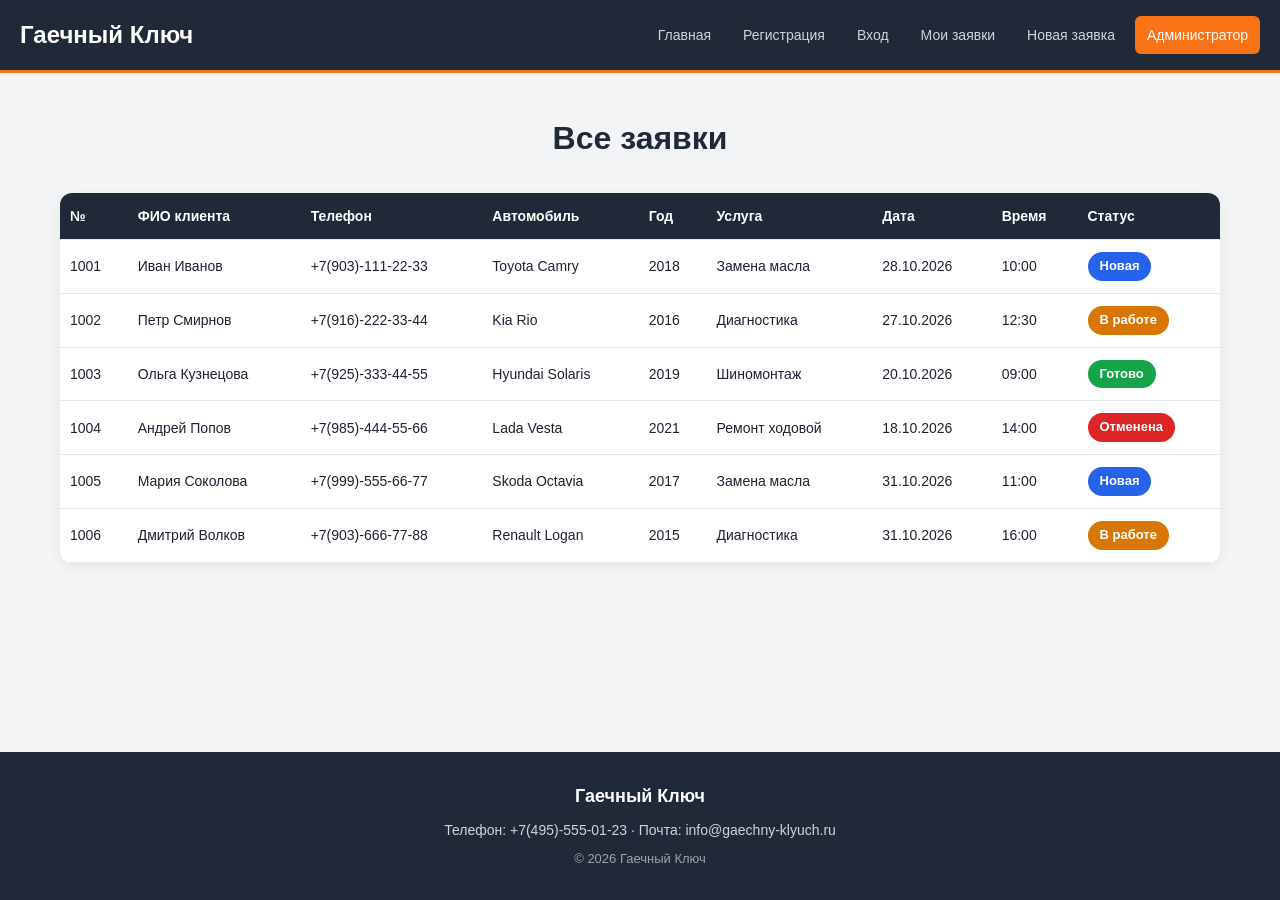
==== admin.html @ 510049b3 "Добавил таблицу заявок" ====
<!DOCTYPE html>
<html lang="ru">
<head>
    <meta charset="UTF-8">
    <meta name="viewport" content="width=device-width, initial-scale=1.0">
    <title>Администратор | Гаечный Ключ</title>
    <link rel="stylesheet" href="css/style.css">
</head>
<body>
    <header class="header">
        <a class="header__logo" href="index.html">Гаечный Ключ</a>
        <nav class="header__nav">
            <a class="header__link" href="index.html">Главная</a>
            <a class="header__link" href="register.html">Регистрация</a>
            <a class="header__link" href="login.html">Вход</a>
            <a class="header__link" href="orders.html">Мои заявки</a>
            <a class="header__link" href="create.html">Новая заявка</a>
            <a class="header__link header__link--active" href="admin.html">Администратор</a>
        </nav>
    </header>

    <main class="main">
        <h1 class="page-title">Все заявки</h1>

        <div class="table-wrap">
            <table class="table">
                <thead>
                    <tr>
                        <th>№</th>
                        <th>ФИО клиента</th>
                        <th>Телефон</th>
                        <th>Автомобиль</th>
                        <th>Год</th>
                        <th>Услуга</th>
                        <th>Дата</th>
                        <th>Время</th>
                        <th>Статус</th>
                    </tr>
                </thead>
                <tbody>
                    <tr>
                        <td>1001</td><td>Иван Иванов</td><td>+7(903)-111-22-33</td><td>Toyota Camry</td><td>2018</td><td>Замена масла</td><td>28.10.2026</td><td>10:00</td>
                        <td><span class="status status--new">Новая</span></td>
                    </tr>
                    <tr>
                        <td>1002</td><td>Петр Смирнов</td><td>+7(916)-222-33-44</td><td>Kia Rio</td><td>2016</td><td>Диагностика</td><td>27.10.2026</td><td>12:30</td>
                        <td><span class="status status--work">В работе</span></td>
                    </tr>
                    <tr>
                        <td>1003</td><td>Ольга Кузнецова</td><td>+7(925)-333-44-55</td><td>Hyundai Solaris</td><td>2019</td><td>Шиномонтаж</td><td>20.10.2026</td><td>09:00</td>
                        <td><span class="status status--done">Готово</span></td>
                    </tr>
                    <tr>
                        <td>1004</td><td>Андрей Попов</td><td>+7(985)-444-55-66</td><td>Lada Vesta</td><td>2021</td><td>Ремонт ходовой</td><td>18.10.2026</td><td>14:00</td>
                        <td><span class="status status--cancel">Отменена</span></td>
                    </tr>
                    <tr>
                        <td>1005</td><td>Мария Соколова</td><td>+7(999)-555-66-77</td><td>Skoda Octavia</td><td>2017</td><td>Замена масла</td><td>31.10.2026</td><td>11:00</td>
                        <td><span class="status status--new">Новая</span></td>
                    </tr>
                    <tr>
                        <td>1006</td><td>Дмитрий Волков</td><td>+7(903)-666-77-88</td><td>Renault Logan</td><td>2015</td><td>Диагностика</td><td>31.10.2026</td><td>16:00</td>
                        <td><span class="status status--work">В работе</span></td>
                    </tr>
                </tbody>
            </table>
        </div>
    </main>

    <footer class="footer">
        <p class="footer__name">Гаечный Ключ</p>
        <p class="footer__text">Телефон: +7(495)-555-01-23 · Почта: info@gaechny-klyuch.ru</p>
        <p class="footer__year">© 2026 Гаечный Ключ</p>
    </footer>
</body>
</html>
---- css/style.css ----
:root {
    --color-main: #1f2937;
    --color-accent: #f97316;
    --color-text: #1c2230;
    --color-bg: #f3f4f6;
    --color-muted: #6b7280;
    --color-border: #e5e7eb;
}

/* Общее */

* {
    margin: 0;
    padding: 0;
    box-sizing: border-box;
}

body {
    font-family: Arial, sans-serif;
    font-size: 16px;
    line-height: 1.6;
    color: var(--color-text);
    background-color: var(--color-bg);
    min-height: 100vh;
    display: flex;
    flex-direction: column;
}

.main {
    flex: 1;
    width: 100%;
    max-width: 1200px;
    margin: 0 auto;
    padding: 40px 20px;
}

.page-title {
    font-size: 32px;
    color: var(--color-main);
    text-align: center;
    margin-bottom: 28px;
}

.section-title {
    font-size: 30px;
    color: var(--color-main);
    text-align: center;
    margin-bottom: 28px;
}

/* Шапка */

.header {
    background-color: var(--color-main);
    border-bottom: 3px solid var(--color-accent);
    padding: 16px 20px;
    display: flex;
    flex-wrap: wrap;
    justify-content: space-between;
    align-items: center;
    gap: 12px;
}

.header__logo {
    color: #ffffff;
    font-size: 24px;
    font-weight: bold;
    text-decoration: none;
}

.header__nav {
    display: flex;
    flex-wrap: wrap;
    gap: 8px;
}

.header__link {
    color: #d1d5db;
    text-decoration: none;
    padding: 8px 12px;
    border-radius: 6px;
    font-size: 14px;
    transition: background-color 0.2s, color 0.2s;
}

.header__link:hover {
    color: #ffffff;
    background-color: #374151;
}

.header__link--active {
    color: #ffffff;
    background-color: var(--color-accent);
}

/* Подвал */

.footer {
    background-color: var(--color-main);
    color: #d1d5db;
    padding: 30px 20px;
    text-align: center;
    font-size: 14px;
}

.footer__name {
    color: #ffffff;
    font-size: 18px;
    font-weight: bold;
    margin-bottom: 8px;
}

.footer__text {
    margin-bottom: 8px;
}

.footer__year {
    color: #9ca3af;
    font-size: 13px;
}

/* Кнопки */

.button {
    display: inline-block;
    padding: 12px 24px;
    background-color: var(--color-accent);
    color: #ffffff;
    border: none;
    border-radius: 8px;
    font-size: 16px;
    font-weight: bold;
    text-decoration: none;
    text-align: center;
    cursor: pointer;
    transition: background-color 0.2s;
}

.button:hover {
    background-color: #ea580c;
}

.button--wide {
    width: 100%;
}

.button--outline {
    background-color: transparent;
    border: 2px solid #ffffff;
}

.button--outline:hover {
    background-color: #ffffff;
    color: var(--color-main);
}

/* Формы */

.form {
    width: 100%;
    max-width: 480px;
    margin: 0 auto;
    background-color: #ffffff;
    padding: 32px;
    border-radius: 12px;
    box-shadow: 0 10px 25px rgba(0, 0, 0, 0.08);
    display: flex;
    flex-direction: column;
    gap: 18px;
}

.form__group {
    display: flex;
    flex-direction: column;
    gap: 6px;
}

.form__label {
    font-weight: bold;
    font-size: 15px;
    color: var(--color-main);
}

.form__input,
.form__select,
.form__textarea {
    width: 100%;
    padding: 12px 14px;
    border: 2px solid var(--color-border);
    border-radius: 8px;
    font-size: 16px;
    font-family: inherit;
    background-color: #ffffff;
}

.form__input:focus,
.form__select:focus,
.form__textarea:focus {
    outline: none;
    border-color: var(--color-accent);
}

.form__textarea {
    min-height: 100px;
    resize: vertical;
}

.form__hint {
    font-size: 13px;
    color: var(--color-muted);
}

.form__error {
    font-size: 14px;
    font-weight: bold;
    color: #dc2626;
}

.form__link {
    text-align: center;
    font-size: 14px;
    color: var(--color-muted);
}

.form__link a {
    color: var(--color-accent);
    font-weight: bold;
}

/* Статусы */

.status {
    display: inline-block;
    padding: 4px 12px;
    border-radius: 999px;
    font-size: 13px;
    font-weight: bold;
    color: #ffffff;
}

.status--new {
    background-color: #2563eb;
}

.status--work {
    background-color: #d97706;
}

.status--done {
    background-color: #16a34a;
}

.status--cancel {
    background-color: #dc2626;
}

/* Страница: Главная */

.hero {
    background: linear-gradient(135deg, #1f2937 0%, #111827 60%, #7c2d12 100%);
    color: #ffffff;
    border-radius: 16px;
    padding: 64px 40px;
    margin-bottom: 48px;
}

.hero__title {
    font-size: 48px;
    line-height: 1.1;
    margin-bottom: 12px;
}

.hero__slogan {
    font-size: 22px;
    font-weight: bold;
    color: var(--color-accent);
    margin-bottom: 16px;
}

.hero__text {
    font-size: 17px;
    color: #d1d5db;
    max-width: 600px;
    margin-bottom: 28px;
}

.hero__buttons {
    display: flex;
    flex-wrap: wrap;
    gap: 12px;
}

.cards {
    display: flex;
    flex-wrap: wrap;
    gap: 24px;
    margin-bottom: 48px;
}

.service-card {
    flex: 1 1 240px;
    background-color: #ffffff;
    border-radius: 12px;
    padding: 28px;
    border-top: 4px solid var(--color-accent);
    box-shadow: 0 4px 14px rgba(0, 0, 0, 0.06);
    transition: transform 0.2s;
}

.service-card:hover {
    transform: translateY(-4px);
}

.service-card__title {
    font-size: 20px;
    color: var(--color-main);
    margin-bottom: 10px;
}

.service-card__text {
    color: var(--color-muted);
}

.step {
    flex: 1 1 240px;
    background-color: #ffffff;
    border-radius: 12px;
    padding: 28px;
    text-align: center;
    box-shadow: 0 4px 14px rgba(0, 0, 0, 0.06);
}

.step__number {
    display: inline-flex;
    align-items: center;
    justify-content: center;
    width: 48px;
    height: 48px;
    border-radius: 50%;
    background-color: var(--color-accent);
    color: #ffffff;
    font-size: 22px;
    font-weight: bold;
    margin-bottom: 14px;
}

.step__title {
    font-size: 19px;
    color: var(--color-main);
    margin-bottom: 8px;
}

.step__text {
    color: var(--color-muted);
}

@media (max-width: 480px) {
    .hero {
        padding: 40px 20px;
    }

    .hero__title {
        font-size: 32px;
    }

    .hero__slogan {
        font-size: 18px;
    }
}

/* Страница: Регистрация */

.form--register {
    max-width: 520px;
}

@media (max-width: 480px) {
    .form--register {
        padding: 20px;
    }
}

/* Страница: Вход */

.login {
    max-width: 480px;
    margin: 0 auto;
}

.login__alert {
    margin-bottom: 16px;
    padding: 12px 14px;
    background-color: #fef2f2;
    border-left: 4px solid #dc2626;
    border-radius: 8px;
}

@media (max-width: 480px) {
    .login .form {
        padding: 20px;
    }
}

/* Страница: Мои заявки */

.orders__header {
    display: flex;
    flex-wrap: wrap;
    justify-content: space-between;
    align-items: center;
    gap: 16px;
    margin-bottom: 28px;
}

.orders__header .page-title {
    margin-bottom: 0;
    text-align: left;
}

.orders__list {
    display: flex;
    flex-wrap: wrap;
    gap: 24px;
}

.order-card {
    flex: 1 1 340px;
    background-color: #ffffff;
    border-radius: 12px;
    padding: 24px;
    box-shadow: 0 4px 14px rgba(0, 0, 0, 0.06);
    display: flex;
    flex-direction: column;
    gap: 14px;
}

.order-card__top {
    display: flex;
    justify-content: space-between;
    align-items: center;
    flex-wrap: wrap;
    gap: 10px;
}

.order-card__number {
    font-size: 18px;
    font-weight: bold;
    color: var(--color-main);
}

.order-card__list {
    list-style: none;
    display: flex;
    flex-direction: column;
    gap: 6px;
    font-size: 15px;
}

.order-card__cancel {
    padding: 10px 12px;
    background-color: #fef2f2;
    border-left: 4px solid #dc2626;
    border-radius: 8px;
    font-size: 14px;
    color: #991b1b;
}

@media (max-width: 480px) {
    .order-card {
        flex: 1 1 100%;
        padding: 20px;
    }
}

.review {
    display: flex;
    flex-direction: column;
    gap: 10px;
}

.review .button {
    align-self: flex-start;
}

/* Страница: Новая заявка */

.form--create {
    max-width: 560px;
}

.form__fieldset {
    border: none;
    display: flex;
    flex-direction: column;
    gap: 8px;
}

.form__legend {
    font-weight: bold;
    font-size: 15px;
    color: var(--color-main);
    margin-bottom: 6px;
}

.form__options {
    display: flex;
    flex-wrap: wrap;
    gap: 20px;
}

.form__option {
    display: flex;
    align-items: center;
    gap: 8px;
}

.form__option input {
    width: 18px;
    height: 18px;
    accent-color: var(--color-accent);
}

@media (max-width: 480px) {
    .form--create {
        padding: 20px;
    }
}

/* Страница: Панель администратора */

.table-wrap {
    overflow-x: auto;
    background-color: #ffffff;
    border-radius: 12px;
    box-shadow: 0 4px 14px rgba(0, 0, 0, 0.06);
}

.table {
    width: 100%;
    min-width: 900px;
    border-collapse: collapse;
    font-size: 14px;
}

.table th,
.table td {
    padding: 12px 10px;
    text-align: left;
    vertical-align: middle;
    border-bottom: 1px solid var(--color-border);
}

.table th {
    background-color: var(--color-main);
    color: #ffffff;
    white-space: nowrap;
}

.table tbody tr:hover {
    background-color: #fff7ed;
}
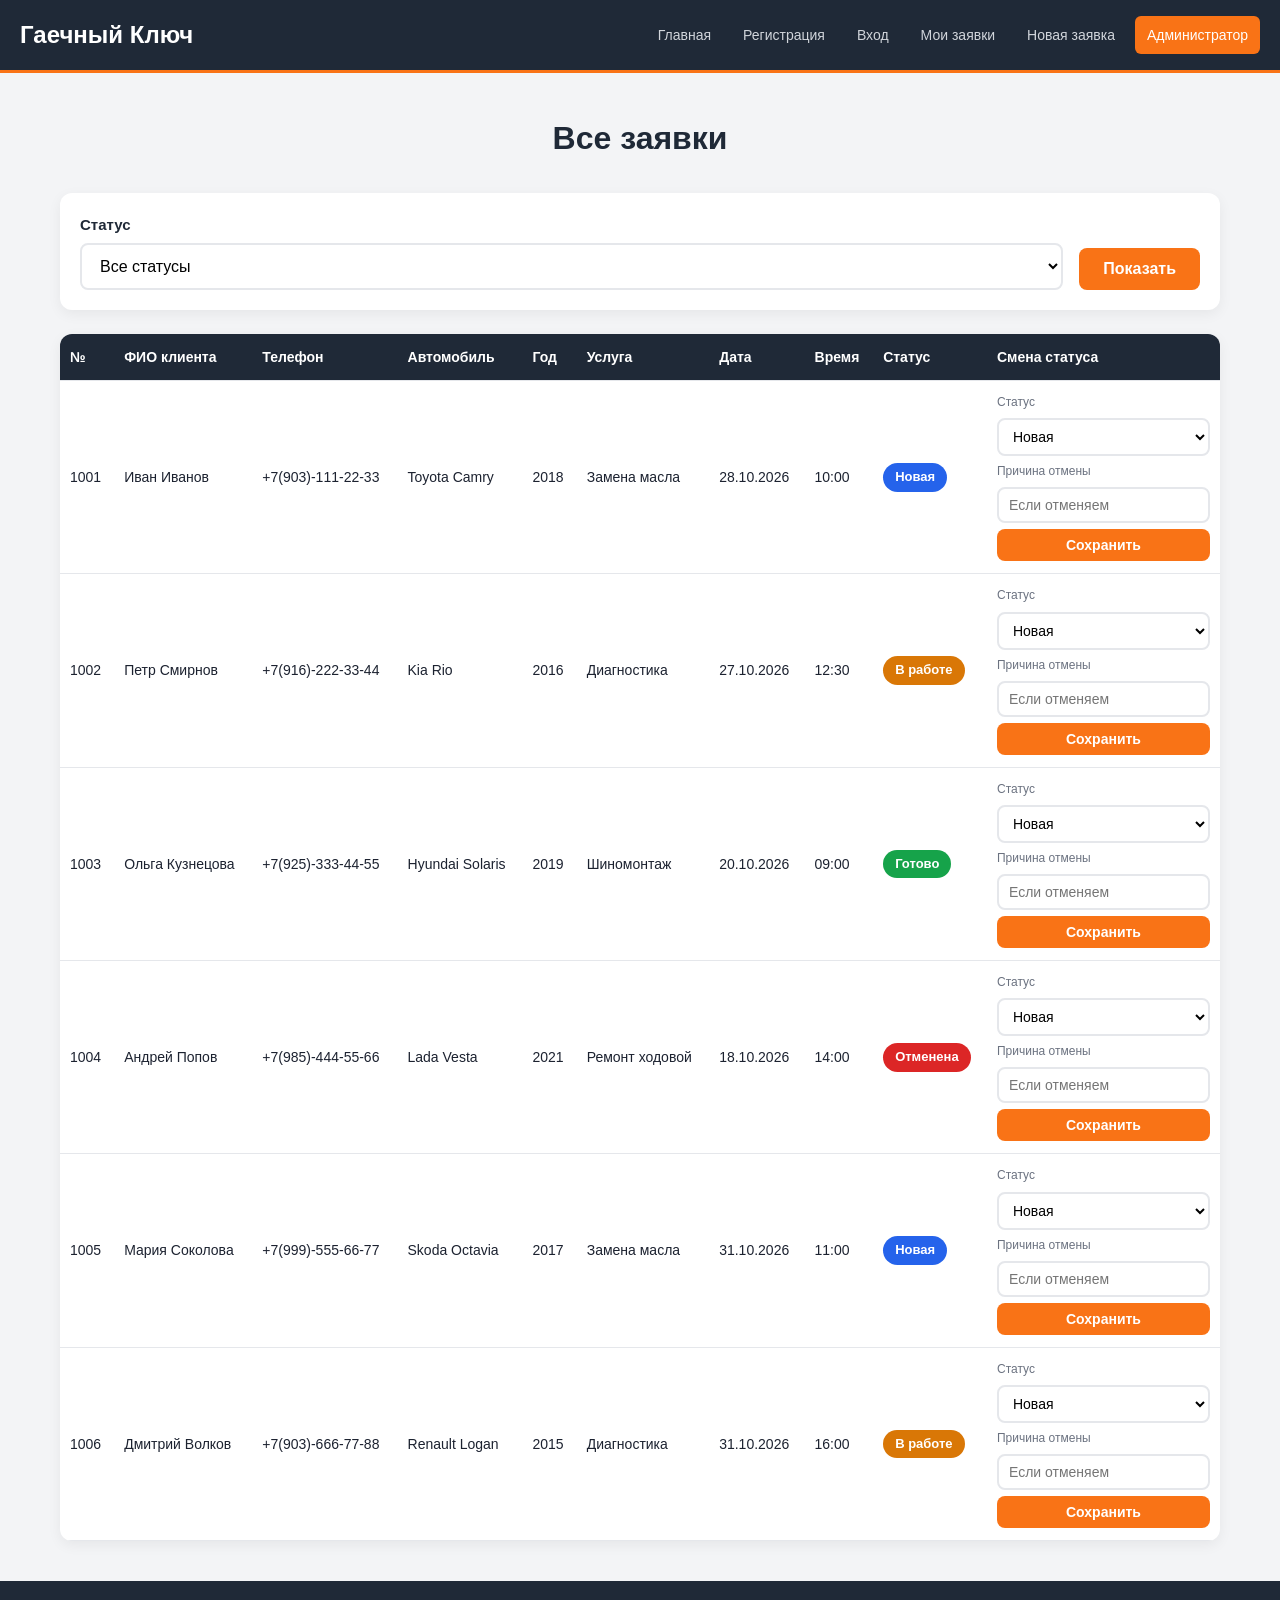
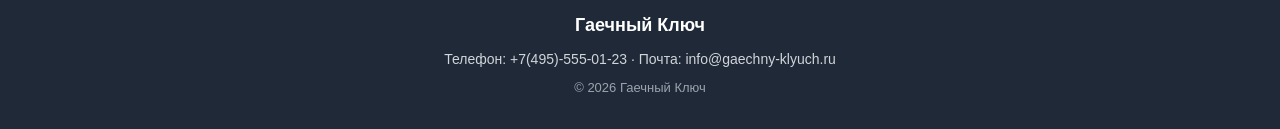
==== commit 3ca956be: "Добавил фильтр и смену статуса" ====
--- a/admin.html
+++ b/admin.html
@@ -1,11 +1,13 @@
 <!DOCTYPE html>
 <html lang="ru">
+
 <head>
     <meta charset="UTF-8">
     <meta name="viewport" content="width=device-width, initial-scale=1.0">
     <title>Администратор | Гаечный Ключ</title>
     <link rel="stylesheet" href="css/style.css">
 </head>
+
 <body>
     <header class="header">
         <a class="header__logo" href="index.html">Гаечный Ключ</a>
@@ -22,6 +24,19 @@
     <main class="main">
         <h1 class="page-title">Все заявки</h1>
 
+        <form class="admin-filter" method="get" action="">
+            <div class="form__group admin-filter__group">
+                <label class="form__label" for="filter-status">Статус</label>
+                <select class="form__select" id="filter-status" name="status">
+                    <option value="">Все статусы</option>
+                    <option value="new">Новая</option>
+                    <option value="work">В работе</option>
+                    <option value="done">Готово</option>
+                    <option value="cancel">Отменена</option>
+                </select>
+            </div>
+            <button class="button" type="submit">Показать</button>
+        </form>
         <div class="table-wrap">
             <table class="table">
                 <thead>
@@ -35,32 +50,165 @@
                         <th>Дата</th>
                         <th>Время</th>
                         <th>Статус</th>
+                        <th>Смена статуса</th>
                     </tr>
                 </thead>
                 <tbody>
                     <tr>
-                        <td>1001</td><td>Иван Иванов</td><td>+7(903)-111-22-33</td><td>Toyota Camry</td><td>2018</td><td>Замена масла</td><td>28.10.2026</td><td>10:00</td>
+                        <td>1001</td>
+                        <td>Иван Иванов</td>
+                        <td>+7(903)-111-22-33</td>
+                        <td>Toyota Camry</td>
+                        <td>2018</td>
+                        <td>Замена масла</td>
+                        <td>28.10.2026</td>
+                        <td>10:00</td>
                         <td><span class="status status--new">Новая</span></td>
-                    </tr>
-                    <tr>
-                        <td>1002</td><td>Петр Смирнов</td><td>+7(916)-222-33-44</td><td>Kia Rio</td><td>2016</td><td>Диагностика</td><td>27.10.2026</td><td>12:30</td>
+                        <td>
+                            <form class="table__form" method="post" action="">
+                                <label class="table__label" for="status-1001">Статус</label>
+                                <select class="form__select table__select" id="status-1001" name="status-1001">
+                                    <option value="new">Новая</option>
+                                    <option value="work">В работе</option>
+                                    <option value="done">Готово</option>
+                                    <option value="cancel">Отменена</option>
+                                </select>
+                                <label class="table__label" for="cancel-1001">Причина отмены</label>
+                                <input class="form__input table__input" type="text" id="cancel-1001" name="cancel-1001"
+                                    placeholder="Если отменяем">
+                                <button class="button table__button" type="submit">Сохранить</button>
+                            </form>
+                        </td>
+                    </tr>
+                    <tr>
+                        <td>1002</td>
+                        <td>Петр Смирнов</td>
+                        <td>+7(916)-222-33-44</td>
+                        <td>Kia Rio</td>
+                        <td>2016</td>
+                        <td>Диагностика</td>
+                        <td>27.10.2026</td>
+                        <td>12:30</td>
                         <td><span class="status status--work">В работе</span></td>
-                    </tr>
-                    <tr>
-                        <td>1003</td><td>Ольга Кузнецова</td><td>+7(925)-333-44-55</td><td>Hyundai Solaris</td><td>2019</td><td>Шиномонтаж</td><td>20.10.2026</td><td>09:00</td>
+                        <td>
+                            <form class="table__form" method="post" action="">
+                                <label class="table__label" for="status-1002">Статус</label>
+                                <select class="form__select table__select" id="status-1002" name="status-1002">
+                                    <option value="new">Новая</option>
+                                    <option value="work">В работе</option>
+                                    <option value="done">Готово</option>
+                                    <option value="cancel">Отменена</option>
+                                </select>
+                                <label class="table__label" for="cancel-1002">Причина отмены</label>
+                                <input class="form__input table__input" type="text" id="cancel-1002" name="cancel-1002"
+                                    placeholder="Если отменяем">
+                                <button class="button table__button" type="submit">Сохранить</button>
+                            </form>
+                        </td>
+                    </tr>
+                    <tr>
+                        <td>1003</td>
+                        <td>Ольга Кузнецова</td>
+                        <td>+7(925)-333-44-55</td>
+                        <td>Hyundai Solaris</td>
+                        <td>2019</td>
+                        <td>Шиномонтаж</td>
+                        <td>20.10.2026</td>
+                        <td>09:00</td>
                         <td><span class="status status--done">Готово</span></td>
-                    </tr>
-                    <tr>
-                        <td>1004</td><td>Андрей Попов</td><td>+7(985)-444-55-66</td><td>Lada Vesta</td><td>2021</td><td>Ремонт ходовой</td><td>18.10.2026</td><td>14:00</td>
+                        <td>
+                            <form class="table__form" method="post" action="">
+                                <label class="table__label" for="status-1003">Статус</label>
+                                <select class="form__select table__select" id="status-1003" name="status-1003">
+                                    <option value="new">Новая</option>
+                                    <option value="work">В работе</option>
+                                    <option value="done">Готово</option>
+                                    <option value="cancel">Отменена</option>
+                                </select>
+                                <label class="table__label" for="cancel-1003">Причина отмены</label>
+                                <input class="form__input table__input" type="text" id="cancel-1003" name="cancel-1003"
+                                    placeholder="Если отменяем">
+                                <button class="button table__button" type="submit">Сохранить</button>
+                            </form>
+                        </td>
+                    </tr>
+                    <tr>
+                        <td>1004</td>
+                        <td>Андрей Попов</td>
+                        <td>+7(985)-444-55-66</td>
+                        <td>Lada Vesta</td>
+                        <td>2021</td>
+                        <td>Ремонт ходовой</td>
+                        <td>18.10.2026</td>
+                        <td>14:00</td>
                         <td><span class="status status--cancel">Отменена</span></td>
-                    </tr>
-                    <tr>
-                        <td>1005</td><td>Мария Соколова</td><td>+7(999)-555-66-77</td><td>Skoda Octavia</td><td>2017</td><td>Замена масла</td><td>31.10.2026</td><td>11:00</td>
+                        <td>
+                            <form class="table__form" method="post" action="">
+                                <label class="table__label" for="status-1004">Статус</label>
+                                <select class="form__select table__select" id="status-1004" name="status-1004">
+                                    <option value="new">Новая</option>
+                                    <option value="work">В работе</option>
+                                    <option value="done">Готово</option>
+                                    <option value="cancel">Отменена</option>
+                                </select>
+                                <label class="table__label" for="cancel-1004">Причина отмены</label>
+                                <input class="form__input table__input" type="text" id="cancel-1004" name="cancel-1004"
+                                    placeholder="Если отменяем">
+                                <button class="button table__button" type="submit">Сохранить</button>
+                            </form>
+                        </td>
+                    </tr>
+                    <tr>
+                        <td>1005</td>
+                        <td>Мария Соколова</td>
+                        <td>+7(999)-555-66-77</td>
+                        <td>Skoda Octavia</td>
+                        <td>2017</td>
+                        <td>Замена масла</td>
+                        <td>31.10.2026</td>
+                        <td>11:00</td>
                         <td><span class="status status--new">Новая</span></td>
-                    </tr>
-                    <tr>
-                        <td>1006</td><td>Дмитрий Волков</td><td>+7(903)-666-77-88</td><td>Renault Logan</td><td>2015</td><td>Диагностика</td><td>31.10.2026</td><td>16:00</td>
+                        <td>
+                            <form class="table__form" method="post" action="">
+                                <label class="table__label" for="status-1001">Статус</label>
+                                <select class="form__select table__select" id="status-1005" name="status-1005">
+                                    <option value="new">Новая</option>
+                                    <option value="work">В работе</option>
+                                    <option value="done">Готово</option>
+                                    <option value="cancel">Отменена</option>
+                                </select>
+                                <label class="table__label" for="cancel-1005">Причина отмены</label>
+                                <input class="form__input table__input" type="text" id="cancel-1005" name="cancel-1005"
+                                    placeholder="Если отменяем">
+                                <button class="button table__button" type="submit">Сохранить</button>
+                            </form>
+                        </td>
+                    </tr>
+                    <tr>
+                        <td>1006</td>
+                        <td>Дмитрий Волков</td>
+                        <td>+7(903)-666-77-88</td>
+                        <td>Renault Logan</td>
+                        <td>2015</td>
+                        <td>Диагностика</td>
+                        <td>31.10.2026</td>
+                        <td>16:00</td>
                         <td><span class="status status--work">В работе</span></td>
+                        <td>
+                            <form class="table__form" method="post" action="">
+                                <label class="table__label" for="status-1001">Статус</label>
+                                <select class="form__select table__select" id="status-1006" name="status-1006">
+                                    <option value="new">Новая</option>
+                                    <option value="work">В работе</option>
+                                    <option value="done">Готово</option>
+                                    <option value="cancel">Отменена</option>
+                                </select>
+                                <label class="table__label" for="cancel-1006">Причина отмены</label>
+                                <input class="form__input table__input" type="text" id="cancel-1006" name="cancel-1006"
+                                    placeholder="Если отменяем">
+                                <button class="button table__button" type="submit">Сохранить</button>
+                            </form>
+                        </td>
                     </tr>
                 </tbody>
             </table>
@@ -73,4 +221,5 @@
         <p class="footer__year">© 2026 Гаечный Ключ</p>
     </footer>
 </body>
+
 </html>
--- a/css/style.css
+++ b/css/style.css
@@ -558,4 +558,53 @@
 
 .table tbody tr:hover {
     background-color: #fff7ed;
+}
+
+.admin-filter {
+    display: flex;
+    flex-wrap: wrap;
+    align-items: flex-end;
+    gap: 16px;
+    background-color: #ffffff;
+    padding: 20px;
+    border-radius: 12px;
+    margin-bottom: 24px;
+    box-shadow: 0 4px 14px rgba(0, 0, 0, 0.06);
+}
+
+.admin-filter__group {
+    flex: 1 1 220px;
+}
+
+.table__form {
+    display: flex;
+    flex-direction: column;
+    gap: 6px;
+    min-width: 200px;
+}
+
+.table__label {
+    font-size: 12px;
+    color: var(--color-muted);
+}
+
+.table__select,
+.table__input {
+    padding: 8px 10px;
+    font-size: 14px;
+}
+
+.table__button {
+    padding: 8px 12px;
+    font-size: 14px;
+}
+
+@media (max-width: 480px) {
+    .admin-filter {
+        padding: 16px;
+    }
+
+    .admin-filter .button {
+        width: 100%;
+    }
 }
